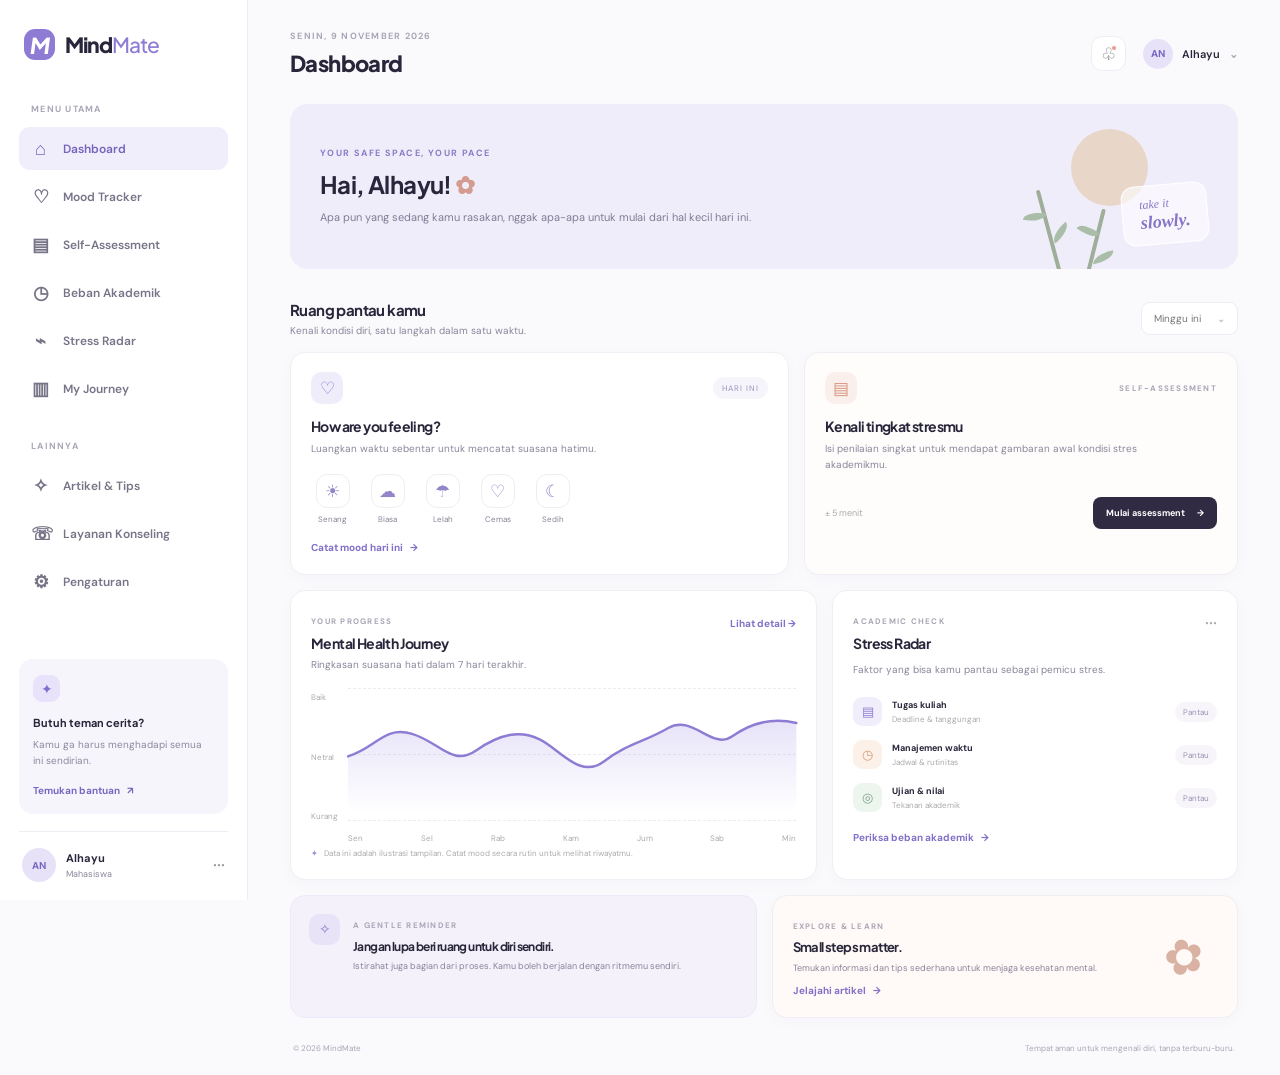
==== index.html @ b8b6bf6c "Stage 1 | 9/11/26 First things first, UI. let's go!" ====
<!DOCTYPE html>
<html lang="id">
<head>
    <meta charset="UTF-8">
    <meta name="viewport" content="width=device-width, initial-scale=1.0">
    <title>MindMate | Dashboard</title>

    <link rel="preconnect" href="https://fonts.googleapis.com">
    <link rel="preconnect" href="https://fonts.gstatic.com" crossorigin>

    <link href="https://fonts.googleapis.com/css2?family=DM+Sans:wght@400;500;600;700&family=Plus+Jakarta+Sans:wght@500;600;700;800&display=swap" rel="stylesheet">

    <link rel="stylesheet" href="style.css">
</head>
<body>
<div class="app-shell">
    <aside class="sidebar">

        <a class="brand" href="#">
            <span class="brand-mark">M</span>
            <span>Mind<span class="brand-light">Mate</span></span>
        </a>

        <p class="nav-label">MENU UTAMA</p>

        <nav class="nav-menu">
            <a class="nav-link active" href="#">
                <span class="nav-icon">⌂</span>
                Dashboard
            </a>

            <a class="nav-link" href="#">
                <span class="nav-icon">♡</span>
                Mood Tracker
            </a>

            <a class="nav-link" href="#">
                <span class="nav-icon">▤</span>
                Self-Assessment
            </a>

             <a class="nav-link" href="#">
                <span class="nav-icon">◷</span>
                Beban Akademik
            </a>

            <a class="nav-link" href="#">
                <span class="nav-icon">⌁</span>
                Stress Radar
            </a>

            <a class="nav-link" href="#">
                <span class="nav-icon">▥</span>
                My Journey
            </a>
        </nav>

        <p class="nav-label resources-label">LAINNYA</p>

        <nav class="nav-menu">
            <a class="nav-link" href="#">
                <span class="nav-icon">✧</span>
                Artikel & Tips
            </a>

            <a class="nav-link" href="#">
                <span class="nav-icon">☏</span>
                Layanan Konseling
            </a>

            <a class="nav-link" href="#">
                <span class="nav-icon">⚙</span>
                Pengaturan
            </a>
        </nav>

        <div class="sidebar-bottom">

            <div class="support-card">
                <div class="support-icon">✦</div>

                <strong>Butuh teman cerita?</strong>

                <p>
                    Kamu ga harus menghadapi semua ini sendirian. 
                </p>

                <a href="#">
                    Temukan bantuan <span>↗</span>
                </a>
            </div>

            <div class="profile">

                <div class="avatar">AN</div>

                <div class="profile-info">
                    <strong>Alhayu</strong>
                    <span>Mahasiswa</span>
                </div>

                <button class="more-btn">···</button>

            </div>
        </div>
    </aside>

    <main class="main-content">

        <header class="topbar">

            <div>
                <p class="eyebrow">SENIN, 9 NOVEMBER 2026</p>
                <h1>Dashboard</h1>
            </div>

            <div class="topbar-actions">

              <button class="icon-button notification">
                    ♧
                    <i></i>
                </button>

                <div class="topbar-user">
                    <div class="avatar small">AN</div>
                    <span>Alhayu</span>
                    <span class="chevron">⌄</span>
                </div>

            </div>  
        </header>

        <section class="welcome-row">

            <div>

                <p class="welcome-kicker">
                    YOUR SAFE SPACE, YOUR PACE
                </p>

                <h2>Hai, Alhayu! <span>✿</span></h2>

                <p class="welcome-copy">
                    Apa pun yang sedang kamu rasakan, nggak apa-apa
                    untuk mulai dari hal kecil hari ini.
                </p>

            </div>

            <div class="welcome-art">
                <div class="sun"></div>
                <div class="plant plant-one"></div>
                <div class="plant plant-two"></div>

                <div class="art-note">
                    take it<br>
                    <b>slowly.</b>
                </div>
            </div>

        </section>


        <section class="section-heading">

            <div>
                <h2>Ruang pantau kamu</h2>

                <p>
                    Kenali kondisi diri, satu langkah dalam satu waktu.
                </p>
            </div>

            <span class="date-chip">
                Minggu ini <span>⌄</span>
            </span>

        </section>


        <section class="overview-grid">

            <article class="card checkin-card">

                <div class="card-top">

                    <span class="card-icon lavender">♡</span>

                    <span class="status-pill">HARI INI</span>

                </div>

                <h3>How are you feeling?</h3>

                <p>
                    Luangkan waktu sebentar untuk mencatat
                    suasana hatimu.
                </p>

                <div class="mood-options">

                    <button>
                        <span>☀</span>
                        <small>Senang</small>
                    </button>

                    <button>
                        <span>☁</span>
                        <small>Biasa</small>
                    </button>

                    <button>
                        <span>☂</span>
                        <small>Lelah</small>
                    </button>

                    <button>
                        <span>♡</span>
                        <small>Cemas</small>
                    </button>

                    <button>
                        <span>☾</span>
                        <small>Sedih</small>
                    </button>

                </div>

                <a class="text-link" href="#">
                    Catat mood hari ini <span>→</span>
                </a>

            </article>


            <article class="card assessment-card">

                <div class="card-top">

                    <span class="card-icon peach">▤</span>

                    <span class="mini-label">
                        SELF-ASSESSMENT
                    </span>

                </div>

                <h3>Kenali tingkat stresmu</h3>

                <p>
                    Isi penilaian singkat untuk mendapat gambaran
                    awal kondisi stres akademikmu.
                </p>

                <div class="assessment-bottom">

                    <span>± 5 menit</span>

                    <a class="button button-dark" href="#">
                        Mulai assessment <span>→</span>
                    </a>

                </div>

            </article>

        </section>


        <section class="content-grid">

            <article class="card journey-card">

                <div class="section-card-heading">

                    <div>
                        <span class="mini-label">YOUR PROGRESS</span>

                        <h3>Mental Health Journey</h3>

                        <p>
                            Ringkasan suasana hati dalam 7 hari terakhir.
                        </p>
                    </div>

                    <a class="text-link" href="#">
                        Lihat detail →
                    </a>

                </div>


                <div class="chart-area">

                    <div class="chart-y">
                        <span>Baik</span>
                        <span>Netral</span>
                        <span>Kurang</span>
                    </div>

                    <div class="chart">

                        <div class="chart-lines">
                            <i></i>
                            <i></i>
                            <i></i>
                        </div>

                        <svg viewBox="0 0 560 150"
                             preserveAspectRatio="none">

                            <defs>
                                <linearGradient id="areaFill"
                                    x1="0" x2="0" y1="0" y2="1">

                                    <stop offset="0%"
                                        stop-color="#a99be8"
                                        stop-opacity=".28"/>

                                    <stop offset="100%"
                                        stop-color="#a99be8"
                                        stop-opacity="0"/>

                                </linearGradient>
                            </defs>

                            <path
                                d="M0 82 C35 72 45 45 80 55
                                S130 95 160 75 S215 50 240 62
                                S290 110 320 88 S370 65 400 48
                                S455 75 480 58 S530 35 560 42
                                L560 150 L0 150Z"
                                fill="url(#areaFill)"/>

                            <path
                                d="M0 82 C35 72 45 45 80 55
                                S130 95 160 75 S215 50 240 62
                                S290 110 320 88 S370 65 400 48
                                S455 75 480 58 S530 35 560 42"
                                fill="none"
                                stroke="#8e7bd4"
                                stroke-width="3"
                                stroke-linecap="round"/>

                        </svg>

                        <div class="chart-x">
                            <span>Sen</span>
                            <span>Sel</span>
                            <span>Rab</span>
                            <span>Kam</span>
                            <span>Jum</span>
                            <span>Sab</span>
                            <span>Min</span>
                        </div>

                    </div>

                </div>

                <p class="chart-note">
                    <span>✦</span>
                    Data ini adalah ilustrasi tampilan.
                    Catat mood secara rutin untuk melihat riwayatmu.
                </p>

            </article>


            <article class="card radar-card">

                <div class="section-card-heading">

                    <div>
                        <span class="mini-label">ACADEMIC CHECK</span>
                        <h3>Stress Radar</h3>
                    </div>

                    <span class="radar-dots">···</span>

                </div>

                <p>
                    Faktor yang bisa kamu pantau sebagai pemicu stres.
                </p>


                <div class="radar-list">

                    <div class="radar-item">

                        <span class="radar-symbol purple">▤</span>

                        <div>
                            <strong>Tugas kuliah</strong>
                            <small>Deadline & tanggungan</small>
                        </div>

                        <span class="radar-tag">Pantau</span>

                    </div>


                    <div class="radar-item">

                        <span class="radar-symbol orange">◷</span>

                        <div>
                            <strong>Manajemen waktu</strong>
                            <small>Jadwal & rutinitas</small>
                        </div>

                        <span class="radar-tag">Pantau</span>

                    </div>


                    <div class="radar-item">

                        <span class="radar-symbol green">◎</span>

                        <div>
                            <strong>Ujian & nilai</strong>
                            <small>Tekanan akademik</small>
                        </div>

                        <span class="radar-tag">Pantau</span>

                    </div>

                </div>

                <a class="text-link" href="#">
                    Periksa beban akademik <span>→</span>
                </a>

            </article>

        </section>


        <section class="bottom-grid">

            <article class="early-warning">

                <div class="warning-symbol">✧</div>

                <div>

                    <span class="mini-label">
                        A GENTLE REMINDER
                    </span>

                    <h3>
                        Jangan lupa beri ruang untuk diri sendiri.
                    </h3>

                    <p>
                        Istirahat juga bagian dari proses.
                        Kamu boleh berjalan dengan ritmemu sendiri.
                    </p>

                </div>

            </article>


            <article class="card resource-card">

                <div>

                    <span class="mini-label">
                        EXPLORE & LEARN
                    </span>

                    <h3>Small steps matter.</h3>

                    <p>
                        Temukan informasi dan tips sederhana
                        untuk menjaga kesehatan mental.
                    </p>

                    <a class="text-link" href="#">
                        Jelajahi artikel <span>→</span>
                    </a>

                </div>

                <div class="resource-illustration">✿</div>

            </article>

        </section>

        <footer>
            <span>© 2026 MindMate</span>

            <span>
                Tempat aman untuk mengenali diri, tanpa terburu-buru.
            </span>
        </footer>
    </main>    
</div>
</body>
</html>
---- style.css ----
* {
    box-sizing: border-box;
    margin: 0;
    padding: 0;
}

:root {
    --ink: #29263b;
    --muted: #89869b;
    --purple: #8e7bd4;
    --pale: #f3f0fc;
    --line: #efedf4;
    --bg: #faf9fc;
    --white: #fff;
}

body {
    font-family: 'DM Sans', sans-serif;
    background: var(--bg);
    color: var(--ink);
    font-size: 14px;
}

a {
    text-decoration: none;
    color: inherit;
}

button {
    font: inherit;
    cursor: pointer;
    border: 0;
}

.app-shell {
    min-height: 100vh;
}

/* SIDEBAR */

.sidebar {
    width: 248px;
    background: #fff;
    border-right: 1px solid var(--line);
    position: fixed;
    inset: 0 auto 0 0;
    padding: 29px 19px 18px;
    display: flex;
    flex-direction: column;
    z-index: 5;
}

.brand {
    display: flex;
    align-items: center;
    gap: 10px;
    font: 800 21px 'Plus Jakarta Sans', sans-serif;
    letter-spacing: -1px;
    margin: 0 0 43px 5px;
}

.brand-mark {
    width: 31px;
    height: 31px;
    border-radius: 11px;
    background: #8e7bd4;
    color: white;
    display: grid;
    place-items: center;
    font-size: 22px;
    font-style: italic;
}

.brand-light {
    font-weight: 500;
    color: #8e7bd4;
}

.nav-label,
.mini-label,
.eyebrow {
    font-size: 9px;
    font-weight: 700;
    letter-spacing: 1.25px;
    color: #aaa6b7;
}

.nav-label {
    padding-left: 12px;
    margin-bottom: 12px;
}

.nav-menu {
    display: grid;
    gap: 5px;
}

.nav-link {
    height: 43px;
    border-radius: 11px;
    padding: 0 12px;
    display: flex;
    align-items: center;
    gap: 13px;
    color: #777488;
    font-size: 12px;
    font-weight: 600;
    transition: .2s;
}

.nav-link:hover {
    background: #f8f6fd;
    color: var(--purple);
}

.nav-link.active {
    background: #f1eefb;
    color: #7564bd;
}

.nav-icon {
    font-size: 18px;
    width: 19px;
    text-align: center;
}

.resources-label {
    margin-top: 30px;
}

.sidebar-bottom {
    margin-top: auto;
}

.support-card {
    padding: 16px 14px;
    background: #f7f5fc;
    border-radius: 14px;
    margin-bottom: 17px;
}

.support-icon {
    width: 27px;
    height: 27px;
    border-radius: 9px;
    background: #e8e2fa;
    color: #816fc9;
    display: grid;
    place-items: center;
    margin-bottom: 11px;
}

.support-card strong {
    font: 700 11px 'Plus Jakarta Sans';
}

.support-card p {
    font-size: 10px;
    color: #8d899d;
    line-height: 1.6;
    margin: 6px 0 11px;
}

.support-card a {
    font-size: 10px;
    font-weight: 700;
    color: #7968c2;
}

.support-card a span {
    margin-left: 5px;
}

.profile {
    border-top: 1px solid var(--line);
    padding: 16px 3px 0;
    display: flex;
    align-items: center;
    gap: 10px;
}

.avatar {
    width: 34px;
    height: 34px;
    border-radius: 50%;
    background: #e8e2f8;
    color: #7765bf;
    display: grid;
    place-items: center;
    font-size: 10px;
    font-weight: 700;
}

.profile-info {
    display: grid;
    gap: 3px;
    flex: 1;
}

.profile-info strong {
    font-size: 11px;
}

.profile-info span {
    font-size: 9px;
    color: var(--muted);
}

.more-btn {
    background: none;
    color: #999;
    font-size: 20px;
}

/* MAIN CONTENT */

.main-content {
    margin-left: 248px;
    padding: 30px 42px 22px;
    max-width: 1600px;
}

.topbar {
    display: flex;
    align-items: center;
    justify-content: space-between;
    margin-bottom: 27px;
}

.eyebrow {
    margin-bottom: 7px;
}

h1,
h2,
h3 {
    font-family: 'Plus Jakarta Sans', sans-serif;
    letter-spacing: -.6px;
}

h1 {
    font-size: 22px;
    font-weight: 800;
}

.topbar-actions,
.topbar-user {
    display: flex;
    align-items: center;
    gap: 17px;
}

.icon-button {
    width: 35px;
    height: 35px;
    border: 1px solid var(--line);
    border-radius: 11px;
    background: #fff;
    color: #777;
    font-size: 17px;
    position: relative;
}

.notification i {
    position: absolute;
    width: 6px;
    height: 6px;
    background: #e99d8c;
    border: 1px solid white;
    border-radius: 50%;
    top: 8px;
    right: 8px;
}

.topbar-user {
    gap: 9px;
    font-size: 11px;
    font-weight: 600;
}

.avatar.small {
    width: 30px;
    height: 30px;
}

.chevron {
    color: #aaa;
}

/* WELCOME SECTION */

.welcome-row {
    min-height: 160px;
    background: #f0edfa;
    border-radius: 18px;
    padding: 25px 30px;
    display: flex;
    align-items: center;
    justify-content: space-between;
    overflow: hidden;
    position: relative;
    margin-bottom: 31px;
}

.welcome-kicker {
    font-size: 9px;
    letter-spacing: 1.4px;
    font-weight: 700;
    color: #8b7bc6;
    margin-bottom: 10px;
}

.welcome-row h2 {
    font-size: 24px;
    margin-bottom: 8px;
}

.welcome-row h2 span {
    color: #d49b91;
}

.welcome-copy {
    font-size: 11px;
    color: #817c96;
    max-width: 440px;
    line-height: 1.7;
}

.welcome-art {
    width: 210px;
    height: 115px;
    position: relative;
    align-self: stretch;
}

.sun {
    position: absolute;
    width: 77px;
    height: 77px;
    border-radius: 50%;
    background: #e8d6c8;
    right: 60px;
    top: 0;
}

.art-note {
    position: absolute;
    right: 0;
    bottom: 0;
    background: #fff9;
    border: 1px solid #fff;
    border-radius: 13px;
    padding: 11px 17px;
    font: italic 12px Georgia;
    color: #8775c6;
    transform: rotate(-5deg);
}

.art-note b {
    font-size: 18px;
}

.plant {
    position: absolute;
    bottom: -33px;
    width: 4px;
    height: 90px;
    background: #9eae9b;
    border-radius: 5px;
    transform-origin: bottom;
}

.plant:before,
.plant:after {
    content: "";
    position: absolute;
    width: 22px;
    height: 10px;
    background: #a9bda8;
    border-radius: 100% 0 100% 0;
}

.plant:before {
    top: 20px;
    left: -19px;
    transform: rotate(25deg);
}

.plant:after {
    top: 42px;
    left: 2px;
    transform: rotate(-25deg);
}

.plant-one {
    right: 145px;
    transform: rotate(-15deg);
}

.plant-two {
    right: 119px;
    transform: rotate(14deg);
    height: 70px;
}

/* SECTION HEADING */

.section-heading {
    display: flex;
    align-items: center;
    justify-content: space-between;
    margin-bottom: 15px;
}

.section-heading h2 {
    font-size: 15px;
    margin-bottom: 5px;
}

.section-heading p {
    font-size: 10px;
    color: var(--muted);
}

.date-chip {
    border: 1px solid var(--line);
    background: #fff;
    padding: 9px 12px;
    border-radius: 9px;
    font-size: 10px;
    color: #777;
}

.date-chip span {
    margin-left: 13px;
    color: #aaa;
}

/* OVERVIEW CARDS */

.overview-grid {
    display: grid;
    grid-template-columns: 1.15fr 1fr;
    gap: 15px;
    margin-bottom: 15px;
}

.card {
    background: #fff;
    border: 1px solid #f0eef4;
    border-radius: 15px;
    padding: 19px 20px;
    box-shadow: 0 4px 18px #3c2d6506;
}

.card-top {
    display: flex;
    align-items: center;
    justify-content: space-between;
    margin-bottom: 13px;
}

.card-icon {
    width: 32px;
    height: 32px;
    border-radius: 10px;
    display: grid;
    place-items: center;
    font-size: 17px;
}

.lavender {
    background: #f0edfb;
    color: #8876cf;
}

.peach {
    background: #fbefeb;
    color: #d89581;
}

.status-pill {
    font-size: 8px;
    letter-spacing: 1px;
    color: #9a91bc;
    background: #f7f5fc;
    padding: 6px 9px;
    border-radius: 20px;
}

.card h3 {
    font-size: 14px;
    margin-bottom: 6px;
}

.card > p,
.section-card-heading p,
.radar-card > p {
    font-size: 10px;
    color: var(--muted);
    line-height: 1.6;
}

/* MOOD TRACKER */

.mood-options {
    display: flex;
    gap: 12px;
    margin: 17px 0 13px;
}

.mood-options button {
    background: transparent;
    display: grid;
    justify-items: center;
    gap: 6px;
    color: #888397;
    min-width: 43px;
}

.mood-options button span {
    width: 34px;
    height: 34px;
    border: 1px solid #efedf4;
    border-radius: 11px;
    display: grid;
    place-items: center;
    font-size: 17px;
    color: #9385c8;
    transition: .2s;
}

.mood-options button:hover span {
    background: #f1eefb;
    border-color: #dcd4f4;
}

.mood-options small {
    font-size: 8px;
}

.text-link {
    font-size: 10px;
    font-weight: 700;
    color: #8270c8;
}

.text-link span {
    margin-left: 5px;
}

/* ASSESSMENT CARD */

.mini-label {
    font-size: 8px;
}

.assessment-card {
    background: #fffdfb;
}

.assessment-card h3 {
    margin-top: 3px;
}

.assessment-card > p {
    max-width: 330px;
}

.assessment-bottom {
    display: flex;
    align-items: center;
    justify-content: space-between;
    margin-top: 24px;
}

.assessment-bottom > span {
    font-size: 9px;
    color: #aaa;
}

.button {
    padding: 10px 13px;
    border-radius: 8px;
    font-size: 9px;
    font-weight: 700;
}

.button-dark {
    background: #302b43;
    color: white;
}

.button-dark span {
    margin-left: 10px;
}

/* CONTENT GRID */

.content-grid {
    display: grid;
    grid-template-columns: 1.3fr 1fr;
    gap: 15px;
    margin-bottom: 15px;
}

.section-card-heading {
    display: flex;
    justify-content: space-between;
    align-items: flex-start;
}

.section-card-heading h3 {
    font-size: 14px;
    margin: 6px 0 5px;
}

.section-card-heading > .text-link {
    margin-top: 7px;
    white-space: nowrap;
}

/* MENTAL HEALTH JOURNEY CHART */

.chart-area {
    display: flex;
    height: 155px;
    margin-top: 15px;
}

.chart-y {
    display: flex;
    flex-direction: column;
    justify-content: space-between;
    padding: 4px 10px 22px 0;
    font-size: 8px;
    color: #aaa;
}

.chart {
    position: relative;
    flex: 1;
}

.chart-lines {
    position: absolute;
    inset: 0 0 22px;
    display: flex;
    flex-direction: column;
    justify-content: space-between;
}

.chart-lines i {
    border-top: 1px dashed #eeeaf4;
}

.chart svg {
    position: absolute;
    inset: 0;
    width: 100%;
    height: 125px;
    overflow: visible;
}

.chart-x {
    position: absolute;
    bottom: 0;
    left: 0;
    right: 0;
    display: flex;
    justify-content: space-between;
    color: #aaa;
    font-size: 8px;
}

.chart-note {
    font-size: 8px !important;
    color: #aaa !important;
    margin-top: 4px;
}

.chart-note span {
    color: #9b89d5;
    margin-right: 4px;
}

/* STRESS RADAR */

.radar-card > p {
    margin-top: 5px;
}

.radar-dots {
    font-size: 20px;
    color: #aaa;
}

.radar-list {
    display: grid;
    gap: 14px;
    margin: 19px 0 15px;
}

.radar-item {
    display: flex;
    align-items: center;
    gap: 10px;
}

.radar-symbol {
    width: 29px;
    height: 29px;
    border-radius: 9px;
    display: grid;
    place-items: center;
    font-size: 13px;
}

.radar-symbol.purple {
    background: #f1eefb;
    color: #8d7bd0;
}

.radar-symbol.orange {
    background: #fcf1e9;
    color: #d99a72;
}

.radar-symbol.green {
    background: #edf5ef;
    color: #80a68b;
}

.radar-item div {
    display: grid;
    gap: 3px;
    flex: 1;
}

.radar-item strong {
    font-size: 9px;
}

.radar-item small {
    font-size: 8px;
    color: #aaa;
}

.radar-tag {
    font-size: 8px;
    color: #9a91b4;
    background: #f7f5fa;
    padding: 5px 8px;
    border-radius: 20px;
}

/* BOTTOM CARDS */

.bottom-grid {
    display: grid;
    grid-template-columns: 1fr 1fr;
    gap: 15px;
}

.early-warning {
    background: #f4f1fb;
    border: 1px solid #eee9fa;
    border-radius: 15px;
    padding: 18px;
    display: flex;
    gap: 13px;
    align-items: flex-start;
}

.warning-symbol {
    width: 31px;
    height: 31px;
    border-radius: 10px;
    background: #e9e3f8;
    color: #8875cc;
    display: grid;
    place-items: center;
    flex-shrink: 0;
}

.early-warning h3 {
    font-size: 12px;
    margin: 7px 0 5px;
}

.early-warning p,
.resource-card p {
    font-size: 9px;
    color: #89849a;
    line-height: 1.6;
}

.resource-card {
    display: flex;
    justify-content: space-between;
    align-items: center;
    background: #fffaf7;
}

.resource-card h3 {
    font-size: 13px;
    margin: 6px 0;
}

.resource-card .text-link {
    display: inline-block;
    margin-top: 9px;
}

.resource-illustration {
    font-size: 48px;
    color: #d9b2a3;
    transform: rotate(-15deg);
    padding: 0 13px;
}

/* FOOTER */

footer {
    display: flex;
    justify-content: space-between;
    color: #aaa5b4;
    font-size: 8px;
    margin-top: 25px;
    padding: 0 3px;
}

/* RESPONSIVE TABLET */

@media (max-width: 1100px) {
    .main-content {
        padding: 26px 25px;
    }

    .sidebar {
        width: 220px;
    }

    .main-content {
        margin-left: 220px;
    }

    .overview-grid,
    .content-grid {
        grid-template-columns: 1fr;
    }

    .welcome-art {
        opacity: .7;
    }
}

/* RESPONSIVE MOBILE */

@media (max-width: 700px) {
    .sidebar {
        position: static;
        width: 100%;
        height: auto;
        padding: 15px 18px;
        border-right: 0;
        border-bottom: 1px solid var(--line);
    }

    .brand {
        margin: 0 0 12px;
    }

    .sidebar .nav-label,
    .sidebar .nav-menu,
    .sidebar-bottom {
        display: none;
    }

    .main-content {
        margin: 0;
        padding: 22px 16px;
    }

    .topbar {
        margin-bottom: 20px;
    }

    .topbar-user span:not(.chevron) {
        display: none;
    }

    .welcome-row {
        padding: 22px 20px;
        min-height: 150px;
    }

    .welcome-row h2 {
        font-size: 20px;
    }

    .welcome-copy {
        max-width: 260px;
    }

    .welcome-art {
        position: absolute;
        right: -30px;
        opacity: .35;
    }

    .section-heading {
        align-items: flex-start;
        gap: 10px;
    }

    .section-heading h2 {
        font-size: 14px;
    }

    .overview-grid,
    .content-grid,
    .bottom-grid {
        grid-template-columns: 1fr;
    }

    .mood-options {
        justify-content: space-between;
        gap: 3px;
    }

    .mood-options button {
        min-width: 0;
    }

    .assessment-bottom {
        gap: 10px;
    }

    .button {
        white-space: nowrap;
    }

    .card {
        padding: 17px;
    }

    .chart-area {
        height: 140px;
    }

    .chart svg {
        height: 112px;
    }

    footer {
        gap: 10px;
        line-height: 1.5;
    }

    footer span {
        text-align: right;
    }
}
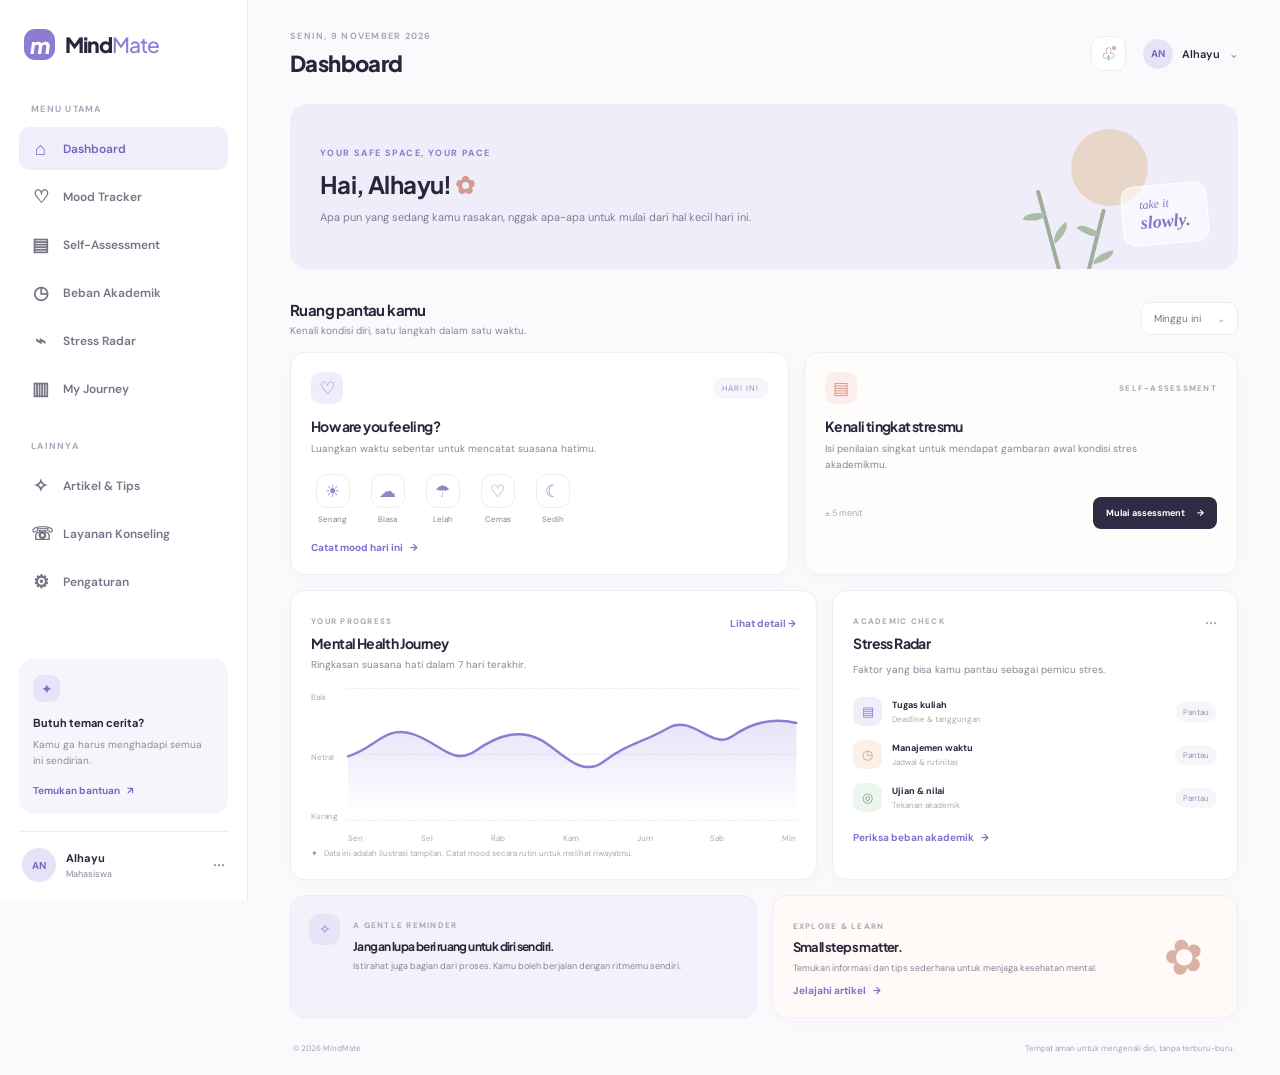
==== commit 5aece73f: "Stage 2 | 15/11 add some new pages and feature" ====
--- a/index.html
+++ b/index.html
@@ -17,7 +17,7 @@
     <aside class="sidebar">
 
         <a class="brand" href="#">
-            <span class="brand-mark">M</span>
+            <span class="brand-mark">m</span>
             <span>Mind<span class="brand-light">Mate</span></span>
         </a>
 
@@ -29,27 +29,27 @@
                 Dashboard
             </a>
 
-            <a class="nav-link" href="#">
+            <a class="nav-link" href="/pages/mood-tracker.html">
                 <span class="nav-icon">♡</span>
                 Mood Tracker
             </a>
 
-            <a class="nav-link" href="#">
+            <a href="/pages/assessment.html" class="nav-link">
                 <span class="nav-icon">▤</span>
                 Self-Assessment
             </a>
 
-             <a class="nav-link" href="#">
+             <a class="nav-link" href="pages/workload.html">
                 <span class="nav-icon">◷</span>
                 Beban Akademik
             </a>
 
-            <a class="nav-link" href="#">
+            <a class="nav-link" href="pages/stress-radar.html">
                 <span class="nav-icon">⌁</span>
                 Stress Radar
             </a>
 
-            <a class="nav-link" href="#">
+            <a class="nav-link" href="pages/journey.html">
                 <span class="nav-icon">▥</span>
                 My Journey
             </a>
@@ -58,12 +58,12 @@
         <p class="nav-label resources-label">LAINNYA</p>
 
         <nav class="nav-menu">
-            <a class="nav-link" href="#">
+            <a class="nav-link" href="pages/articles.html">
                 <span class="nav-icon">✧</span>
                 Artikel & Tips
             </a>
 
-            <a class="nav-link" href="#">
+            <a class="nav-link" href="pages/counseling.html">
                 <span class="nav-icon">☏</span>
                 Layanan Konseling
             </a>
@@ -85,7 +85,7 @@
                     Kamu ga harus menghadapi semua ini sendirian. 
                 </p>
 
-                <a href="#">
+                <a href="pages/counseling.html">
                     Temukan bantuan <span>↗</span>
                 </a>
             </div>
@@ -226,7 +226,7 @@
 
                 </div>
 
-                <a class="text-link" href="#">
+                <a class="text-link" href="/pages/mood-tracker.html">
                     Catat mood hari ini <span>→</span>
                 </a>
 
@@ -256,7 +256,7 @@
 
                     <span>± 5 menit</span>
 
-                    <a class="button button-dark" href="#">
+                    <a href="pages/assessment.html" class="button button-dark">
                         Mulai assessment <span>→</span>
                     </a>
 
@@ -283,7 +283,7 @@
                         </p>
                     </div>
 
-                    <a class="text-link" href="#">
+                    <a class="text-link" href="pages/journey.html">
                         Lihat detail →
                     </a>
 
@@ -430,7 +430,7 @@
 
                 </div>
 
-                <a class="text-link" href="#">
+                <a class="text-link" href="pages/workload.html">
                     Periksa beban akademik <span>→</span>
                 </a>
 
@@ -480,7 +480,7 @@
                         untuk menjaga kesehatan mental.
                     </p>
 
-                    <a class="text-link" href="#">
+                    <a class="text-link" href="pages/articles.html">
                         Jelajahi artikel <span>→</span>
                     </a>
 
@@ -501,5 +501,7 @@
         </footer>
     </main>    
 </div>
+
+<script src="script.js"></script>
 </body>
 </html>
--- a/style.css
+++ b/style.css
@@ -48,6 +48,25 @@
     display: flex;
     flex-direction: column;
     z-index: 5;
+
+    /* Tambahan */
+    overflow-y: auto;
+    overflow-x: hidden;
+    box-sizing: border-box;
+}
+
+/* Scrollbar minimalis */
+.sidebar::-webkit-scrollbar {
+    width: 5px;
+}
+
+.sidebar::-webkit-scrollbar-thumb {
+    background: #D8D2EA;
+    border-radius: 10px;
+}
+
+.sidebar::-webkit-scrollbar-track {
+    background: transparent;
 }
 
 .brand {
@@ -549,6 +568,17 @@
     margin-left: 5px;
 }
 
+.mood-options button.selected span {
+    background: #e8e2fa;
+    border: 2px solid #8e7bd4;
+    transform: scale(1.1);
+}
+
+.mood-options button.selected small {
+    color: #7968c2;
+    font-weight: 700;
+}
+
 /* ASSESSMENT CARD */
 
 .mini-label {
@@ -961,4 +991,16 @@
     footer span {
         text-align: right;
     }
+}
+
+.button-dark {
+    display: inline-block;
+    text-align: center;
+    transition: .2s ease;
+}
+
+.button-dark:hover {
+    background: #7564bd;
+    transform: translateY(-2px);
+    box-shadow: 0 5px 12px #8e7bd433;
 }
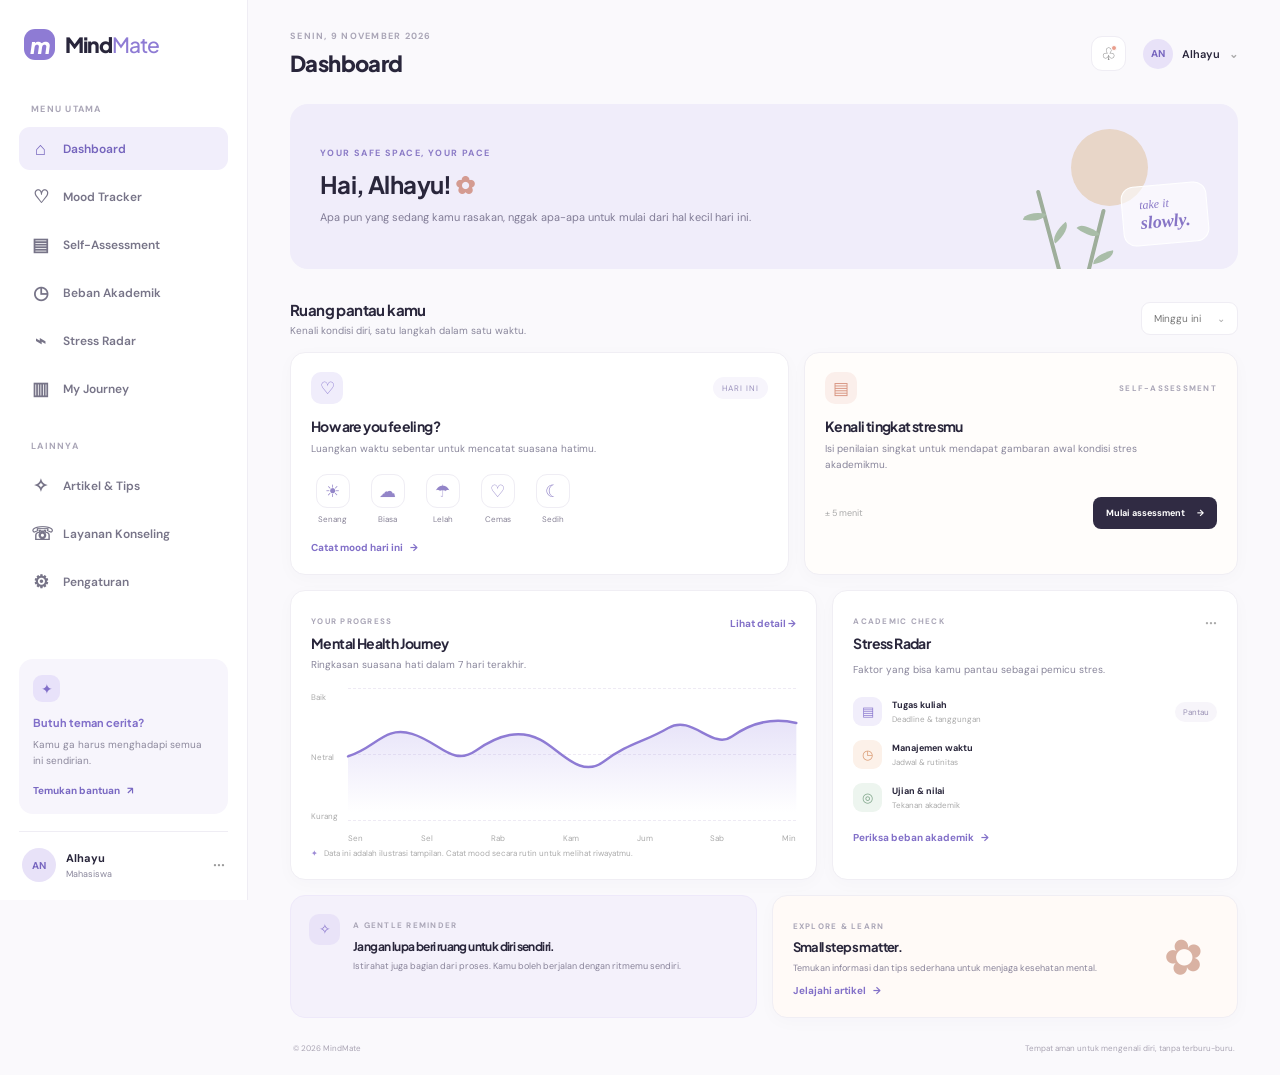
==== commit 2beedc3c: "Stage 5 | 19/11 darkmode and remove some bugs" ====
--- a/index.html
+++ b/index.html
@@ -68,7 +68,7 @@
                 Layanan Konseling
             </a>
 
-            <a class="nav-link" href="#">
+            <a class="nav-link" href="pages/settings.html">
                 <span class="nav-icon">⚙</span>
                 Pengaturan
             </a>
@@ -396,7 +396,7 @@
                             <small>Deadline & tanggungan</small>
                         </div>
 
-                        <span class="radar-tag">Pantau</span>
+                        <a href="pages/workload.html" class="radar-tag">Pantau</a>
 
                     </div>
 
@@ -410,8 +410,6 @@
                             <small>Jadwal & rutinitas</small>
                         </div>
 
-                        <span class="radar-tag">Pantau</span>
-
                     </div>
 
 
@@ -423,8 +421,6 @@
                             <strong>Ujian & nilai</strong>
                             <small>Tekanan akademik</small>
                         </div>
-
-                        <span class="radar-tag">Pantau</span>
 
                     </div>
 
--- a/style.css
+++ b/style.css
@@ -171,6 +171,7 @@
 
 .support-card strong {
     font: 700 11px 'Plus Jakarta Sans';
+    color: #816fc9
 }
 
 .support-card p {
@@ -1002,5 +1003,90 @@
 .button-dark:hover {
     background: #7564bd;
     transform: translateY(-2px);
-    box-shadow: 0 5px 12px #8e7bd433;
+    box-shadow: 0 5px 12px #f9f7ff33;
+}
+
+/* =====================================
+   MINDMATE - GLOBAL DARK MODE
+===================================== */
+
+body.dark-mode {
+    background-color: #171622 !important;
+    color: #F4F1FA;
+}
+
+/* Warna teks global */
+body.dark-mode h1,
+body.dark-mode h4,
+body.dark-mode h5,
+body.dark-mode h6 {
+    color: #F4F1FA;
+}
+
+body.dark-mode h2,
+body.dark-mode h3 {
+    color: #816fc9;
+}
+
+body.dark-mode p,
+body.dark-mode small,
+body.dark-mode .text-muted {
+    color: #AAA5B9;
+}
+
+/* Sidebar */
+body.dark-mode .sidebar {
+    background-color: #211F2E !important;
+    border-color: #373348 !important;
+}
+
+body.dark-mode .sidebar a {
+    color: #B9B3CA;
+}
+
+body.dark-mode .sidebar a.active {
+    background-color: #373149;
+    color: #B8A8F5;
+}
+
+/* Kontainer utama */
+body.dark-mode main,
+body.dark-mode .main-content,
+body.dark-mode .page-content {
+    background-color: #171622 !important;
+}
+
+/* Semua card */
+body.dark-mode .card,
+body.dark-mode .summary-card,
+body.dark-mode .task-form-card,
+body.dark-mode .task-list-section,
+body.dark-mode .assessment-card,
+body.dark-mode .mood-card,
+body.dark-mode .journey-card,
+body.dark-mode .radar-card,
+body.dark-mode .article-card,
+body.dark-mode .counseling-card {
+    background-color: #242232 !important;
+    border-color: #373348 !important;
+    color: #F4F1FA !important;
+}
+
+/* Form */
+body.dark-mode input,
+body.dark-mode textarea,
+body.dark-mode select {
+    background-color: #302D40 !important;
+    color: #F4F1FA !important;
+    border-color: #484359 !important;
+}
+
+body.dark-mode input::placeholder,
+body.dark-mode textarea::placeholder {
+    color: #AAA5B9;
+}
+
+/* Garis pembatas */
+body.dark-mode hr {
+    border-color: #373348 !important;
 }
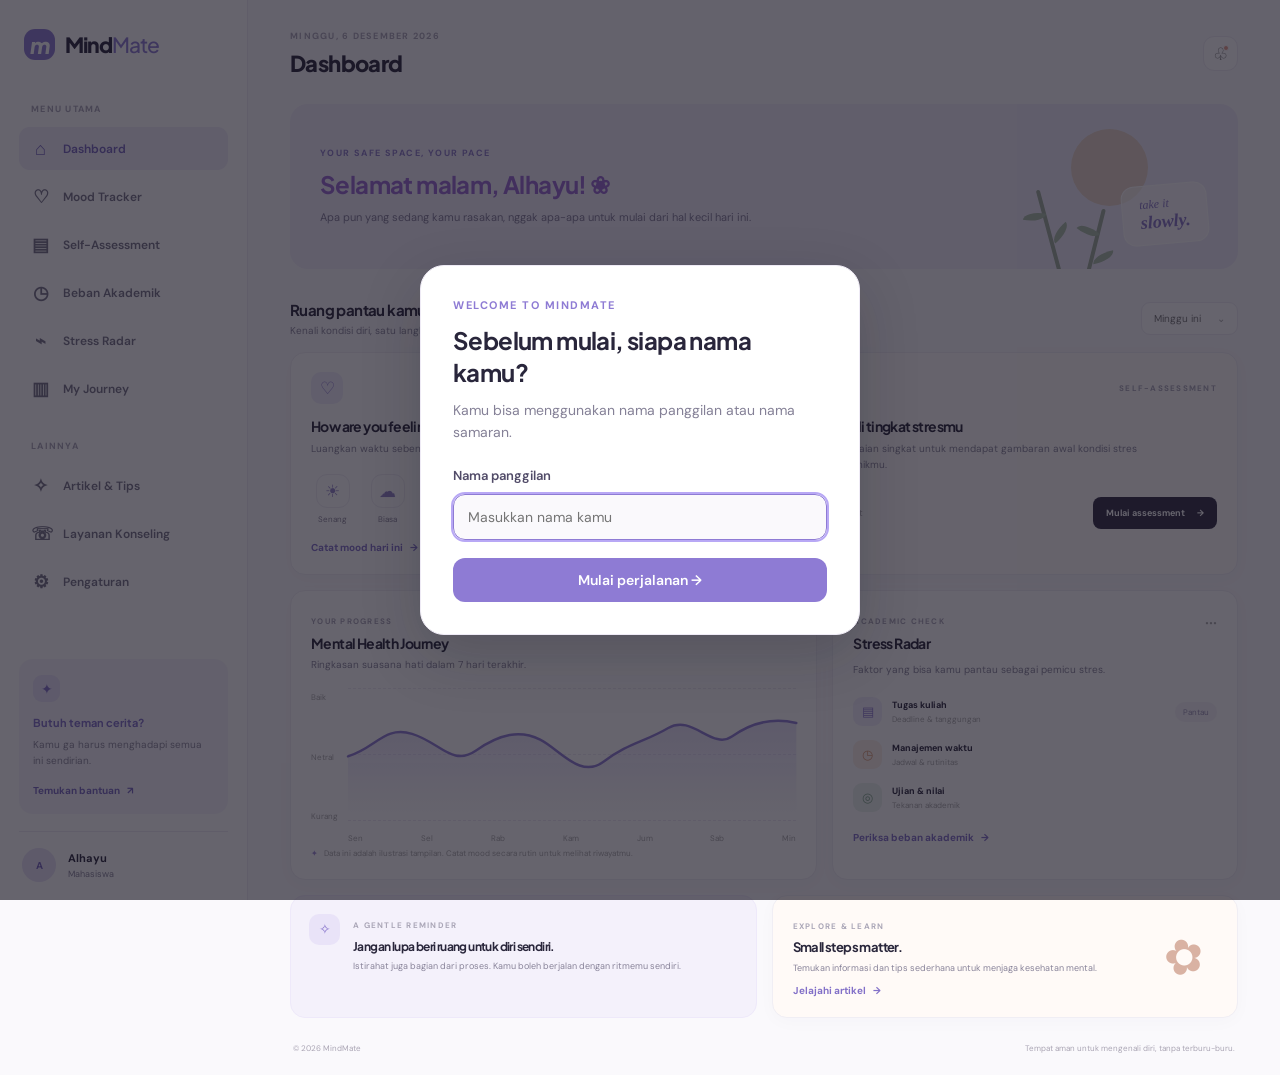
==== commit 5dd1526a: "Stage 6 | 26/11 Fixing some things and added profile page" ====
--- a/index.html
+++ b/index.html
@@ -90,18 +90,17 @@
                 </a>
             </div>
 
-            <div class="profile">
-
+        <div class="profile">
+            <a href="pages/profile.html" class="profile-link">
                 <div class="avatar">AN</div>
 
                 <div class="profile-info">
-                    <strong>Alhayu</strong>
+                    <strong id="sidebarProfileName">Alhayu</strong>
                     <span>Mahasiswa</span>
                 </div>
-
-                <button class="more-btn">···</button>
-
-            </div>
+            </a>
+
+        </div>
         </div>
     </aside>
 
@@ -110,7 +109,7 @@
         <header class="topbar">
 
             <div>
-                <p class="eyebrow">SENIN, 9 NOVEMBER 2026</p>
+                <p class="eyebrow" id="dashboardDate"></p>
                 <h1>Dashboard</h1>
             </div>
 
@@ -121,12 +120,6 @@
                     <i></i>
                 </button>
 
-                <div class="topbar-user">
-                    <div class="avatar small">AN</div>
-                    <span>Alhayu</span>
-                    <span class="chevron">⌄</span>
-                </div>
-
             </div>  
         </header>
 
@@ -138,7 +131,10 @@
                     YOUR SAFE SPACE, YOUR PACE
                 </p>
 
-                <h2>Hai, Alhayu! <span>✿</span></h2>
+                <h2>
+                    <span id="welcomeGreeting">Hai!</span>
+                    <span>❀</span>
+                </h2>
 
                 <p class="welcome-copy">
                     Apa pun yang sedang kamu rasakan, nggak apa-apa
@@ -159,6 +155,34 @@
             </div>
 
         </section>
+
+<!-- POPUP NAMA PENGGUNA -->
+<div class="name-modal" id="nameModal" hidden>
+    <div class="name-modal-card" role="dialog" aria-modal="true" aria-labelledby="nameModalTitle">
+        <p class="name-modal-label">WELCOME TO MINDMATE</p>
+
+        <h2 id="nameModalTitle">Sebelum mulai, siapa nama kamu?</h2>
+
+        <p class="name-modal-description">
+            Kamu bisa menggunakan nama panggilan atau nama samaran.
+        </p>
+
+        <form id="nameForm">
+            <label for="userNameInput">Nama panggilan</label>
+
+            <input
+                type="text"
+                id="userNameInput"
+                placeholder="Masukkan nama kamu"
+                maxlength="40"
+                autocomplete="given-name"
+                required
+            >
+
+            <button type="submit">Mulai perjalanan →</button>
+        </form>
+    </div>
+</div>
 
 
         <section class="section-heading">
--- a/style.css
+++ b/style.css
@@ -230,6 +230,20 @@
     background: none;
     color: #999;
     font-size: 20px;
+}
+
+.profile-link {
+    display: flex;
+    align-items: center;
+    gap: 12px;
+    flex: 1;
+    min-width: 0;
+    color: inherit;
+    text-decoration: none;
+}
+
+.profile-link:hover .profile-info strong {
+    color: #8E7BD4;
 }
 
 /* MAIN CONTENT */
@@ -336,7 +350,7 @@
 }
 
 .welcome-row h2 span {
-    color: #d49b91;
+    color: #9768d2;
 }
 
 .welcome-copy {
@@ -421,6 +435,125 @@
     right: 119px;
     transform: rotate(14deg);
     height: 70px;
+}
+
+/* ==============================
+   POPUP NAMA PENGGUNA
+============================== */
+
+.name-modal[hidden] {
+    display: none;
+}
+
+.name-modal {
+    position: fixed;
+    inset: 0;
+    z-index: 9999;
+    display: flex;
+    align-items: center;
+    justify-content: center;
+    padding: 20px;
+    background: rgba(20, 18, 31, 0.65);
+}
+
+.name-modal-card {
+    width: 100%;
+    max-width: 440px;
+    padding: 32px;
+    border: 1px solid #EEEAF5;
+    border-radius: 24px;
+    background: #FFFFFF;
+    color: #29263B;
+    box-shadow: 0 20px 60px rgba(20, 18, 31, 0.2);
+}
+
+.name-modal-label {
+    margin: 0 0 12px;
+    color: #8E7BD4;
+    font-size: 11px;
+    font-weight: 700;
+    letter-spacing: 1.5px;
+}
+
+.name-modal-card h2 {
+    margin: 0 0 10px;
+    color: #29263B;
+    font-size: 24px;
+    line-height: 1.35;
+}
+
+.name-modal-description {
+    margin: 0 0 24px;
+    color: #858197;
+    font-size: 14px;
+    line-height: 1.6;
+}
+
+.name-modal-card form {
+    display: flex;
+    flex-direction: column;
+    gap: 10px;
+}
+
+.name-modal-card label {
+    color: #514B68;
+    font-size: 13px;
+    font-weight: 600;
+}
+
+.name-modal-card input {
+    width: 100%;
+    box-sizing: border-box;
+    padding: 13px 14px;
+    border: 1px solid #DDD7EB;
+    border-radius: 12px;
+    background: #FAF9FC;
+    color: #29263B;
+    font: inherit;
+}
+
+.name-modal-card input:focus {
+    outline: 2px solid #B8A8F5;
+    border-color: #8E7BD4;
+}
+
+.name-modal-card button {
+    margin-top: 8px;
+    padding: 13px 16px;
+    border: none;
+    border-radius: 12px;
+    background: #8E7BD4;
+    color: #FFFFFF;
+    font: inherit;
+    font-weight: 600;
+    cursor: pointer;
+    transition: background 0.2s ease;
+}
+
+.name-modal-card button:hover {
+    background: #7561BC;
+}
+
+/* Dark Mode */
+body.dark-mode .name-modal-card {
+    border-color: #373348;
+    background: #242232;
+    color: #F4F1FA;
+}
+
+body.dark-mode .name-modal-card h2 {
+    color: #F4F1FA;
+}
+
+body.dark-mode .name-modal-description,
+body.dark-mode .name-modal-card label {
+    color: #B9B3CA;
+}
+
+body.dark-mode .name-modal-card input {
+    border-color: #484359;
+    background: #302D40;
+    color: #F4F1FA;
 }
 
 /* SECTION HEADING */
